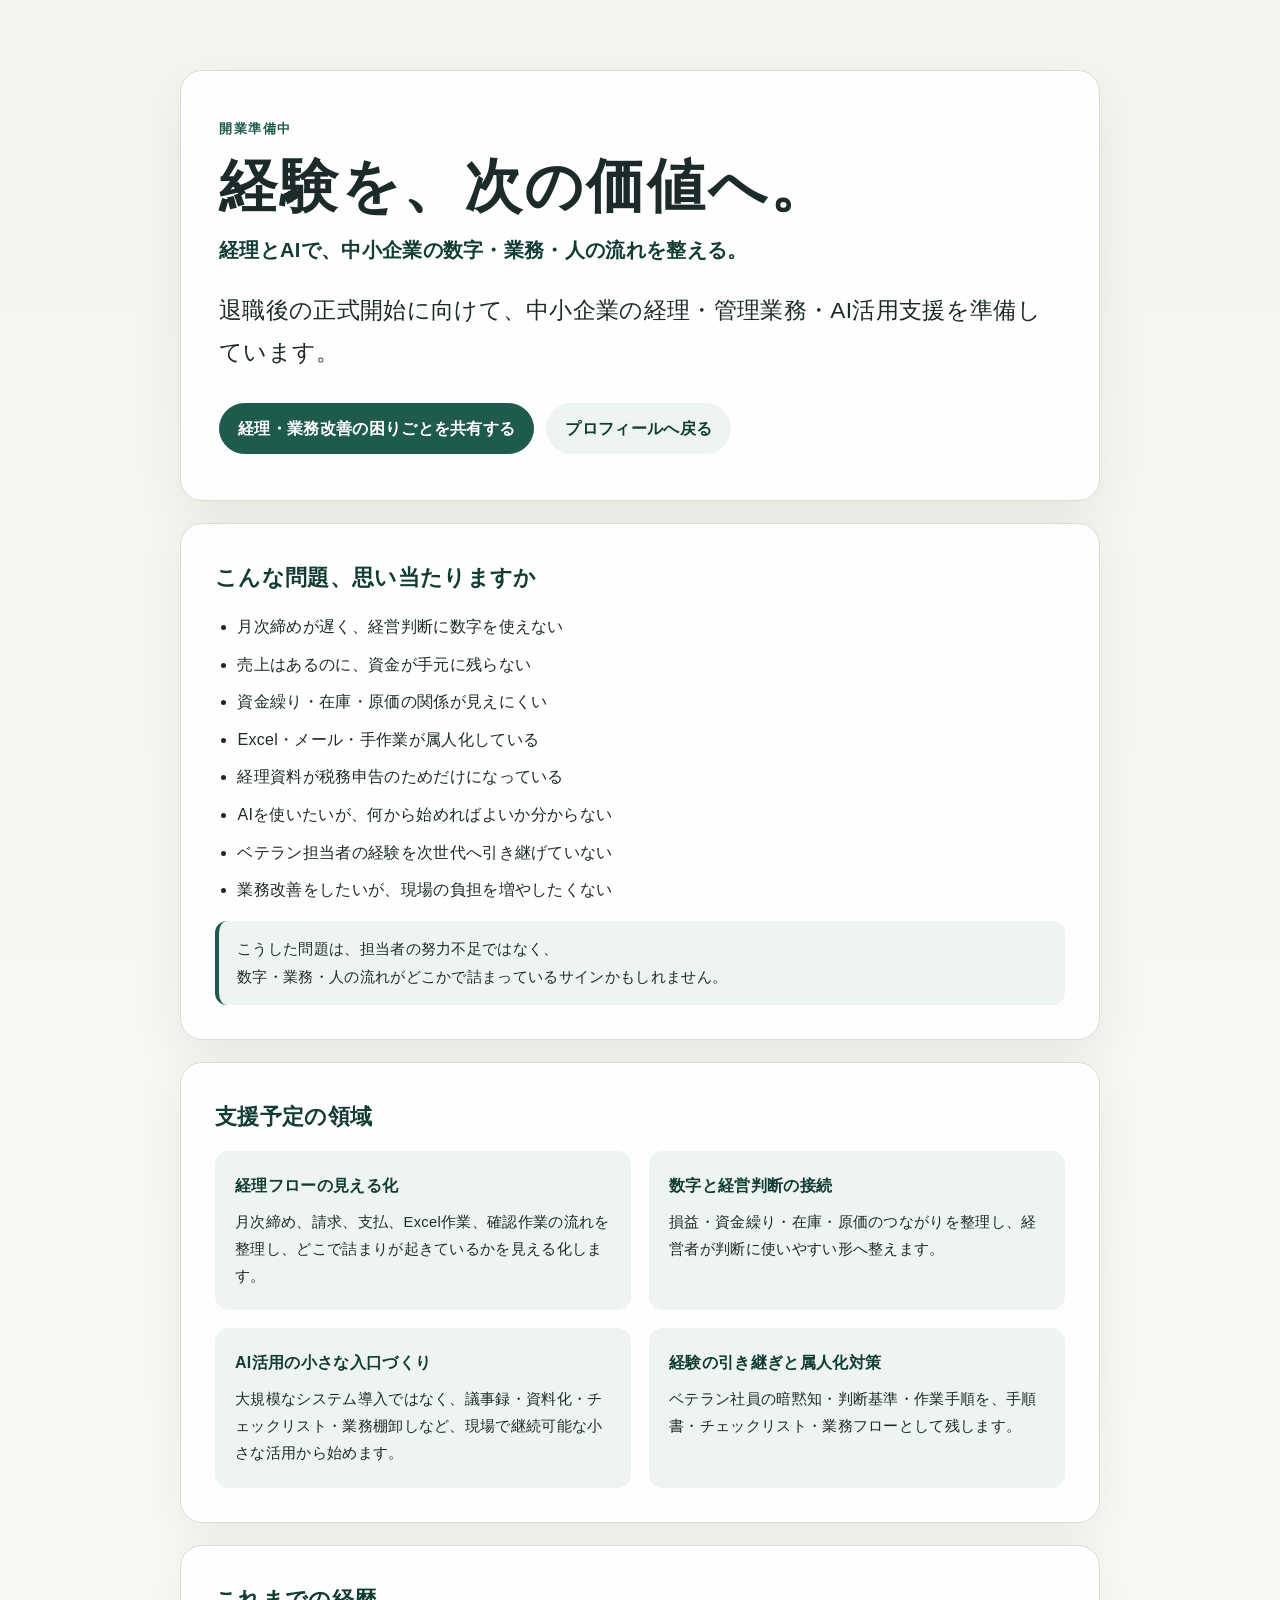
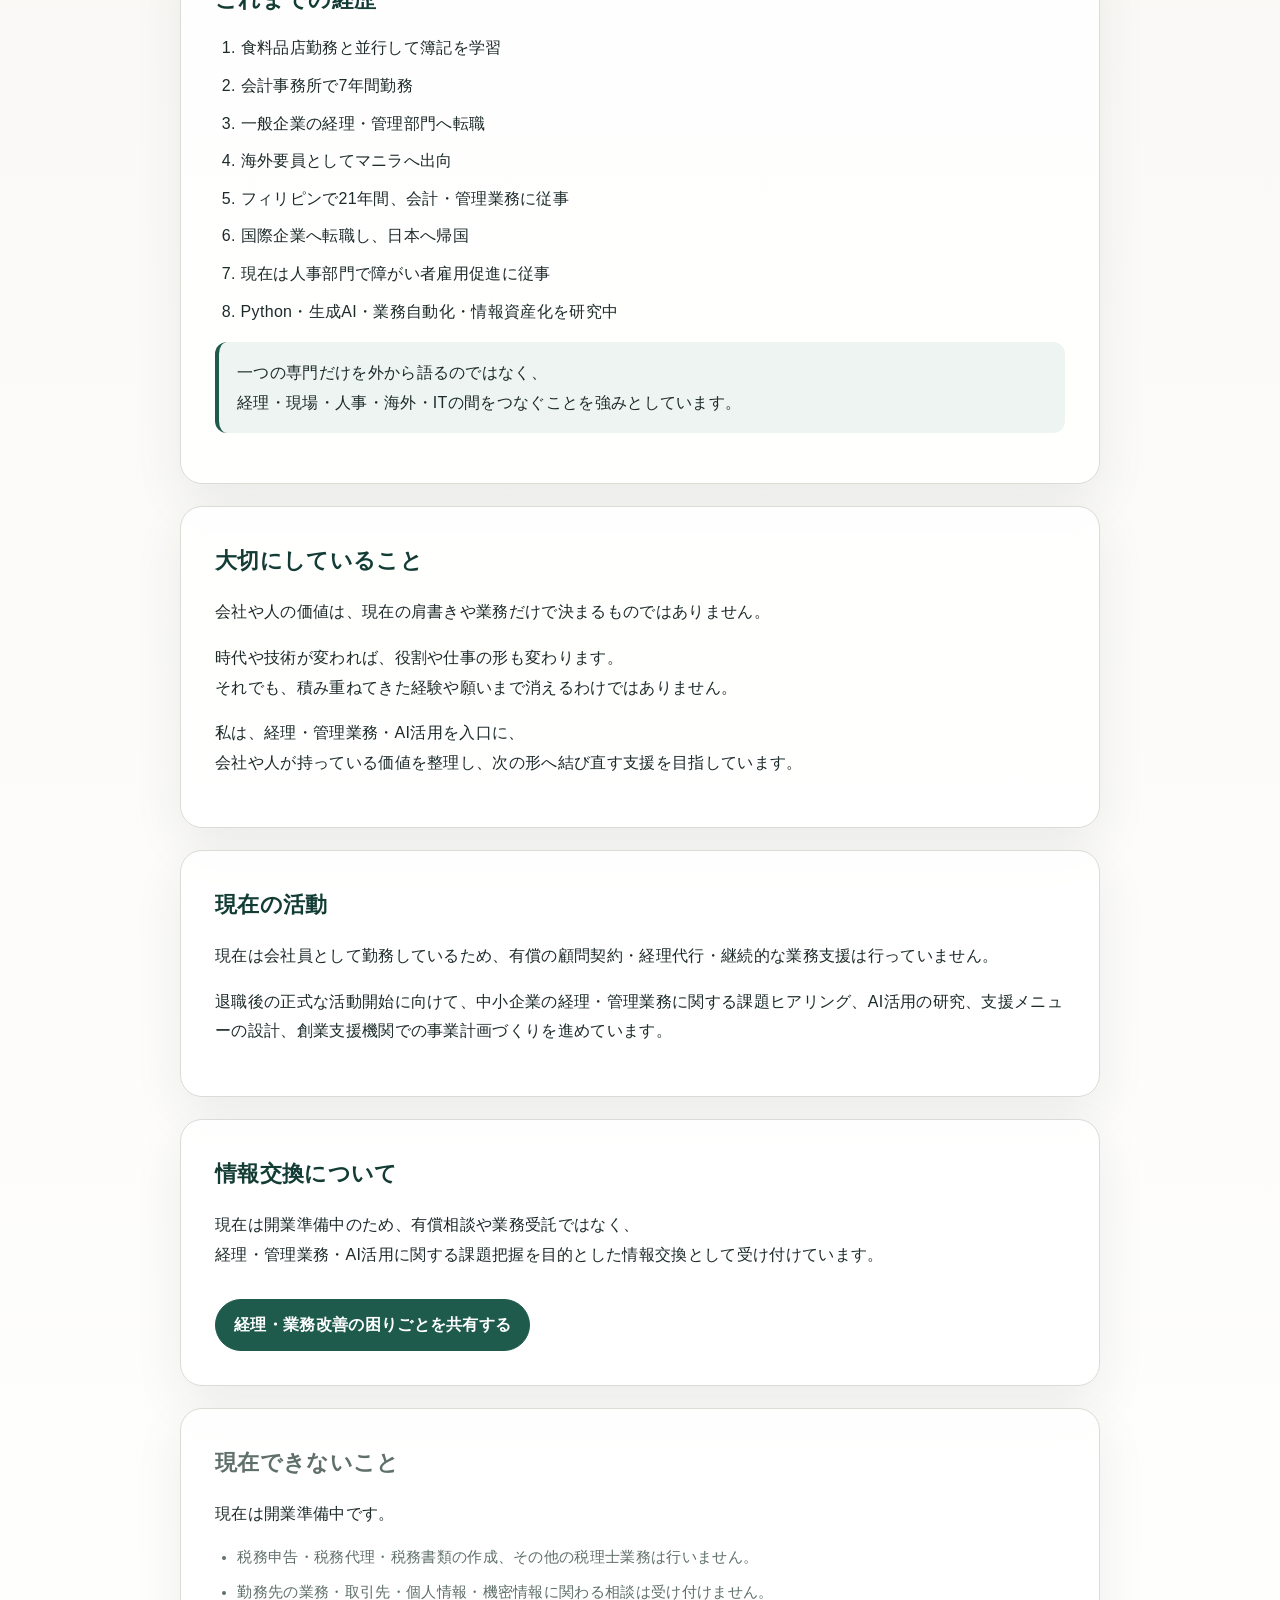
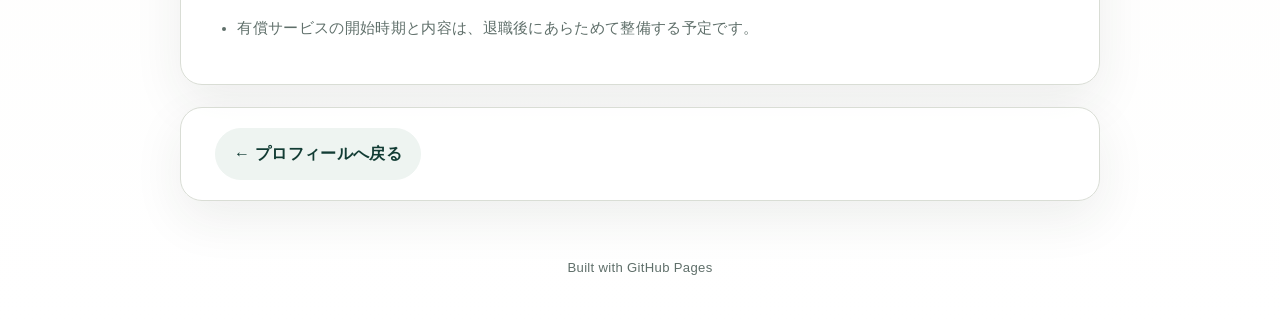
==== lp/index.html @ d706af83 "オンライン名刺更新・開業準備LP追加 - index.html: 「準備中」バッジ追加、CTA差し替え（note/フォームリンク削除、/lp/への導線追加）、プロフィール文更新 - lp/index." ====
<!doctype html>
<html lang="ja">
<head>
  <meta charset="utf-8">
  <meta name="viewport" content="width=device-width, initial-scale=1">
  <title>経験を次の価値へ｜中小企業の経理フロー改善・AI活用支援</title>
  <meta name="description" content="会計、海外拠点管理、人事、AI活用の経験をもとに、中小企業の数字・業務・人の流れを整える支援を準備しています。現在は開業準備中です。">
  <meta property="og:title" content="経験を次の価値へ｜中小企業の経理フロー改善・AI活用支援">
  <meta property="og:description" content="会計、海外拠点管理、人事、AI活用の経験をもとに、中小企業の数字・業務・人の流れを整える支援を準備しています。現在は開業準備中です。">
  <meta property="og:type" content="website">
  <meta property="og:locale" content="ja_JP">
  <link rel="stylesheet" href="../style.css">
</head>
<body>
  <main class="page">

    <!-- ファーストビュー -->
    <section class="hero card">
      <p class="eyebrow">開業準備中</p>
      <h1 class="lp-headline">経験を、次の価値へ。</h1>
      <p class="lp-subheadline">経理とAIで、中小企業の数字・業務・人の流れを整える。</p>
      <p class="lead">
        退職後の正式開始に向けて、中小企業の経理・管理業務・AI活用支援を準備しています。
      </p>
      <div class="actions">
        <a class="button primary" href="mailto:hishiki.tomoyuki@gmail.com">経理・業務改善の困りごとを共有する</a>
        <a class="button subtle" href="../">プロフィールへ戻る</a>
      </div>
    </section>

    <!-- 課題提起 -->
    <section class="card">
      <h2>こんな問題、思い当たりますか</h2>
      <ul class="issue-list">
        <li>月次締めが遅く、経営判断に数字を使えない</li>
        <li>売上はあるのに、資金が手元に残らない</li>
        <li>資金繰り・在庫・原価の関係が見えにくい</li>
        <li>Excel・メール・手作業が属人化している</li>
        <li>経理資料が税務申告のためだけになっている</li>
        <li>AIを使いたいが、何から始めればよいか分からない</li>
        <li>ベテラン担当者の経験を次世代へ引き継げていない</li>
        <li>業務改善をしたいが、現場の負担を増やしたくない</li>
      </ul>
      <p class="issue-note">
        こうした問題は、担当者の努力不足ではなく、<br>
        数字・業務・人の流れがどこかで詰まっているサインかもしれません。
      </p>
    </section>

    <!-- 提供予定の価値 -->
    <section class="card">
      <h2>支援予定の領域</h2>
      <div class="value-grid">
        <div class="value-item">
          <h3>経理フローの見える化</h3>
          <p>月次締め、請求、支払、Excel作業、確認作業の流れを整理し、どこで詰まりが起きているかを見える化します。</p>
        </div>
        <div class="value-item">
          <h3>数字と経営判断の接続</h3>
          <p>損益・資金繰り・在庫・原価のつながりを整理し、経営者が判断に使いやすい形へ整えます。</p>
        </div>
        <div class="value-item">
          <h3>AI活用の小さな入口づくり</h3>
          <p>大規模なシステム導入ではなく、議事録・資料化・チェックリスト・業務棚卸しなど、現場で継続可能な小さな活用から始めます。</p>
        </div>
        <div class="value-item">
          <h3>経験の引き継ぎと属人化対策</h3>
          <p>ベテラン社員の暗黙知・判断基準・作業手順を、手順書・チェックリスト・業務フローとして残します。</p>
        </div>
      </div>
    </section>

    <!-- 経歴 -->
    <section class="card">
      <h2>これまでの経歴</h2>
      <ol class="career-list">
        <li>食料品店勤務と並行して簿記を学習</li>
        <li>会計事務所で7年間勤務</li>
        <li>一般企業の経理・管理部門へ転職</li>
        <li>海外要員としてマニラへ出向</li>
        <li>フィリピンで21年間、会計・管理業務に従事</li>
        <li>国際企業へ転職し、日本へ帰国</li>
        <li>現在は人事部門で障がい者雇用促進に従事</li>
        <li>Python・生成AI・業務自動化・情報資産化を研究中</li>
      </ol>
      <p class="note">
        一つの専門だけを外から語るのではなく、<br>
        経理・現場・人事・海外・ITの間をつなぐことを強みとしています。
      </p>
    </section>

    <!-- 大切にしていること -->
    <section class="card">
      <h2>大切にしていること</h2>
      <p>
        会社や人の価値は、現在の肩書きや業務だけで決まるものではありません。
      </p>
      <p>
        時代や技術が変われば、役割や仕事の形も変わります。<br>
        それでも、積み重ねてきた経験や願いまで消えるわけではありません。
      </p>
      <p>
        私は、経理・管理業務・AI活用を入口に、<br>
        会社や人が持っている価値を整理し、次の形へ結び直す支援を目指しています。
      </p>
    </section>

    <!-- 現在の活動 -->
    <section class="card">
      <h2>現在の活動</h2>
      <p>
        現在は会社員として勤務しているため、有償の顧問契約・経理代行・継続的な業務支援は行っていません。
      </p>
      <p>
        退職後の正式な活動開始に向けて、中小企業の経理・管理業務に関する課題ヒアリング、AI活用の研究、支援メニューの設計、創業支援機関での事業計画づくりを進めています。
      </p>
    </section>

    <!-- 情報交換 -->
    <section class="card">
      <h2>情報交換について</h2>
      <p>
        現在は開業準備中のため、有償相談や業務受託ではなく、<br>
        経理・管理業務・AI活用に関する課題把握を目的とした情報交換として受け付けています。
      </p>
      <div class="actions">
        <a class="button primary" href="mailto:hishiki.tomoyuki@gmail.com">経理・業務改善の困りごとを共有する</a>
      </div>
    </section>

    <!-- 注意事項 -->
    <section class="card notice">
      <h2>現在できないこと</h2>
      <p>現在は開業準備中です。</p>
      <ul class="notice-list">
        <li>税務申告・税務代理・税務書類の作成、その他の税理士業務は行いません。</li>
        <li>勤務先の業務・取引先・個人情報・機密情報に関わる相談は受け付けません。</li>
        <li>有償サービスの開始時期と内容は、退職後にあらためて整備する予定です。</li>
      </ul>
    </section>

    <!-- 戻るリンク -->
    <section class="card back-link-section">
      <a class="button subtle" href="../">← プロフィールへ戻る</a>
    </section>

    <footer>
      <p>Built with GitHub Pages</p>
    </footer>
  </main>
</body>
</html>
---- style.css ----
:root {
  --bg: #f6f4ef;
  --card: #ffffff;
  --text: #1d2a2a;
  --muted: #5f6f6a;
  --line: #d9ddd5;
  --accent: #1f5b4d;
  --accent-dark: #123c34;
  --soft: #eef4f1;
}

* {
  box-sizing: border-box;
}

body {
  margin: 0;
  background: linear-gradient(180deg, var(--bg), #ffffff);
  color: var(--text);
  font-family: -apple-system, BlinkMacSystemFont, "Hiragino Sans", "Yu Gothic", "YuGothic", "Noto Sans JP", "Segoe UI", sans-serif;
  line-height: 1.85;
  letter-spacing: 0.02em;
}

.page {
  width: min(920px, 92%);
  margin: 0 auto;
  padding: 48px 0 32px;
}

.card {
  background: rgba(255, 255, 255, 0.92);
  border: 1px solid var(--line);
  border-radius: 22px;
  padding: 34px;
  margin: 22px 0;
  box-shadow: 0 18px 50px rgba(32, 47, 42, 0.08);
}

.hero {
  padding: 46px 38px;
}

.eyebrow {
  margin: 0 0 12px;
  color: var(--accent);
  font-size: 0.82rem;
  font-weight: 700;
  letter-spacing: 0.12em;
  text-transform: uppercase;
}

h1 {
  margin: 0;
  font-size: clamp(2.2rem, 6vw, 4.2rem);
  line-height: 1.15;
  letter-spacing: 0.05em;
}

h2 {
  margin: 0 0 14px;
  font-size: 1.35rem;
  color: var(--accent-dark);
}

.title {
  margin: 14px 0 24px;
  color: var(--muted);
  font-size: 1.08rem;
  font-weight: 700;
}

.lead {
  margin: 0;
  font-size: clamp(1.08rem, 2.4vw, 1.42rem);
}

.lead strong {
  color: var(--accent-dark);
  background: linear-gradient(transparent 62%, #dceae3 62%);
}

.actions {
  display: flex;
  flex-wrap: wrap;
  gap: 12px;
  margin-top: 30px;
}

.button {
  display: inline-flex;
  align-items: center;
  justify-content: center;
  min-height: 46px;
  padding: 10px 18px;
  border: 1px solid var(--accent);
  border-radius: 999px;
  color: var(--accent-dark);
  text-decoration: none;
  font-weight: 700;
  transition: transform .15s ease, box-shadow .15s ease, background .15s ease;
}

.button:hover {
  transform: translateY(-1px);
  box-shadow: 0 10px 24px rgba(31, 91, 77, 0.16);
}

.button.primary {
  background: var(--accent);
  color: #ffffff;
}

.button.subtle {
  background: var(--soft);
  border-color: var(--soft);
}

.service-list {
  padding-left: 1.2em;
  margin: 0;
}

.service-list li {
  margin: 8px 0;
}

.note {
  padding: 16px 18px;
  border-left: 4px solid var(--accent);
  background: var(--soft);
  border-radius: 12px;
}

.link-grid {
  display: grid;
  grid-template-columns: repeat(2, minmax(0, 1fr));
  gap: 12px;
}

.link-grid a {
  display: block;
  padding: 14px 16px;
  border: 1px solid var(--line);
  border-radius: 14px;
  color: var(--accent-dark);
  text-decoration: none;
  font-weight: 700;
  background: #ffffff;
}

.link-grid a:hover {
  border-color: var(--accent);
}

.small {
  margin-top: 16px;
  color: var(--muted);
  font-size: 0.88rem;
}

footer {
  color: var(--muted);
  font-size: 0.82rem;
  text-align: center;
  padding: 20px 0 0;
}

/* ── 準備中バッジ ── */
.badge {
  display: inline-block;
  padding: 2px 10px;
  background: var(--soft);
  border: 1px solid var(--accent);
  border-radius: 999px;
  color: var(--accent);
  font-size: 0.75rem;
  font-weight: 700;
  letter-spacing: 0.06em;
  vertical-align: middle;
}

/* ── 開業準備中の補足テキスト ── */
.preparing-note {
  margin: 16px 0 0;
  padding: 12px 16px;
  background: var(--soft);
  border-radius: 10px;
  font-size: 0.88rem;
  color: var(--muted);
}

/* ── LP: ファーストビュー見出し ── */
.lp-headline {
  font-size: clamp(2.0rem, 5.5vw, 3.6rem);
}

.lp-subheadline {
  margin: 12px 0 20px;
  font-size: clamp(1.0rem, 2.2vw, 1.25rem);
  font-weight: 700;
  color: var(--accent-dark);
}

/* ── LP: 課題リスト ── */
.issue-list {
  padding-left: 1.4em;
  margin: 0 0 16px;
}

.issue-list li {
  margin: 8px 0;
}

.issue-note {
  margin: 0;
  padding: 14px 18px;
  background: var(--soft);
  border-left: 4px solid var(--accent);
  border-radius: 12px;
  font-size: 0.95rem;
}

/* ── LP: 価値グリッド ── */
.value-grid {
  display: grid;
  grid-template-columns: repeat(2, 1fr);
  gap: 18px;
  margin-top: 4px;
}

.value-item {
  padding: 20px;
  background: var(--soft);
  border-radius: 14px;
}

.value-item h3 {
  margin: 0 0 8px;
  font-size: 1.0rem;
  color: var(--accent-dark);
}

.value-item p {
  margin: 0;
  font-size: 0.92rem;
  color: var(--text);
}

/* ── LP: 経歴リスト ── */
.career-list {
  padding-left: 1.6em;
  margin: 0 0 16px;
}

.career-list li {
  margin: 8px 0;
}

/* ── LP: 注意事項 ── */
.notice {
  background: rgba(255, 255, 255, 0.85);
  border-color: var(--line);
}

.notice h2 {
  color: var(--muted);
}

.notice-list {
  padding-left: 1.4em;
  margin: 0;
}

.notice-list li {
  margin: 8px 0;
  font-size: 0.92rem;
  color: var(--muted);
}

/* ── LP: 戻るリンクセクション ── */
.back-link-section {
  padding: 20px 34px;
  text-align: left;
}

@media (max-width: 640px) {
  .page {
    width: min(94%, 640px);
    padding-top: 24px;
  }

  .card,
  .hero {
    padding: 26px 22px;
    border-radius: 18px;
  }

  .actions,
  .button {
    width: 100%;
  }

  .link-grid {
    grid-template-columns: 1fr;
  }

  .pc-only {
    display: none;
  }

  .value-grid {
    grid-template-columns: 1fr;
  }
}
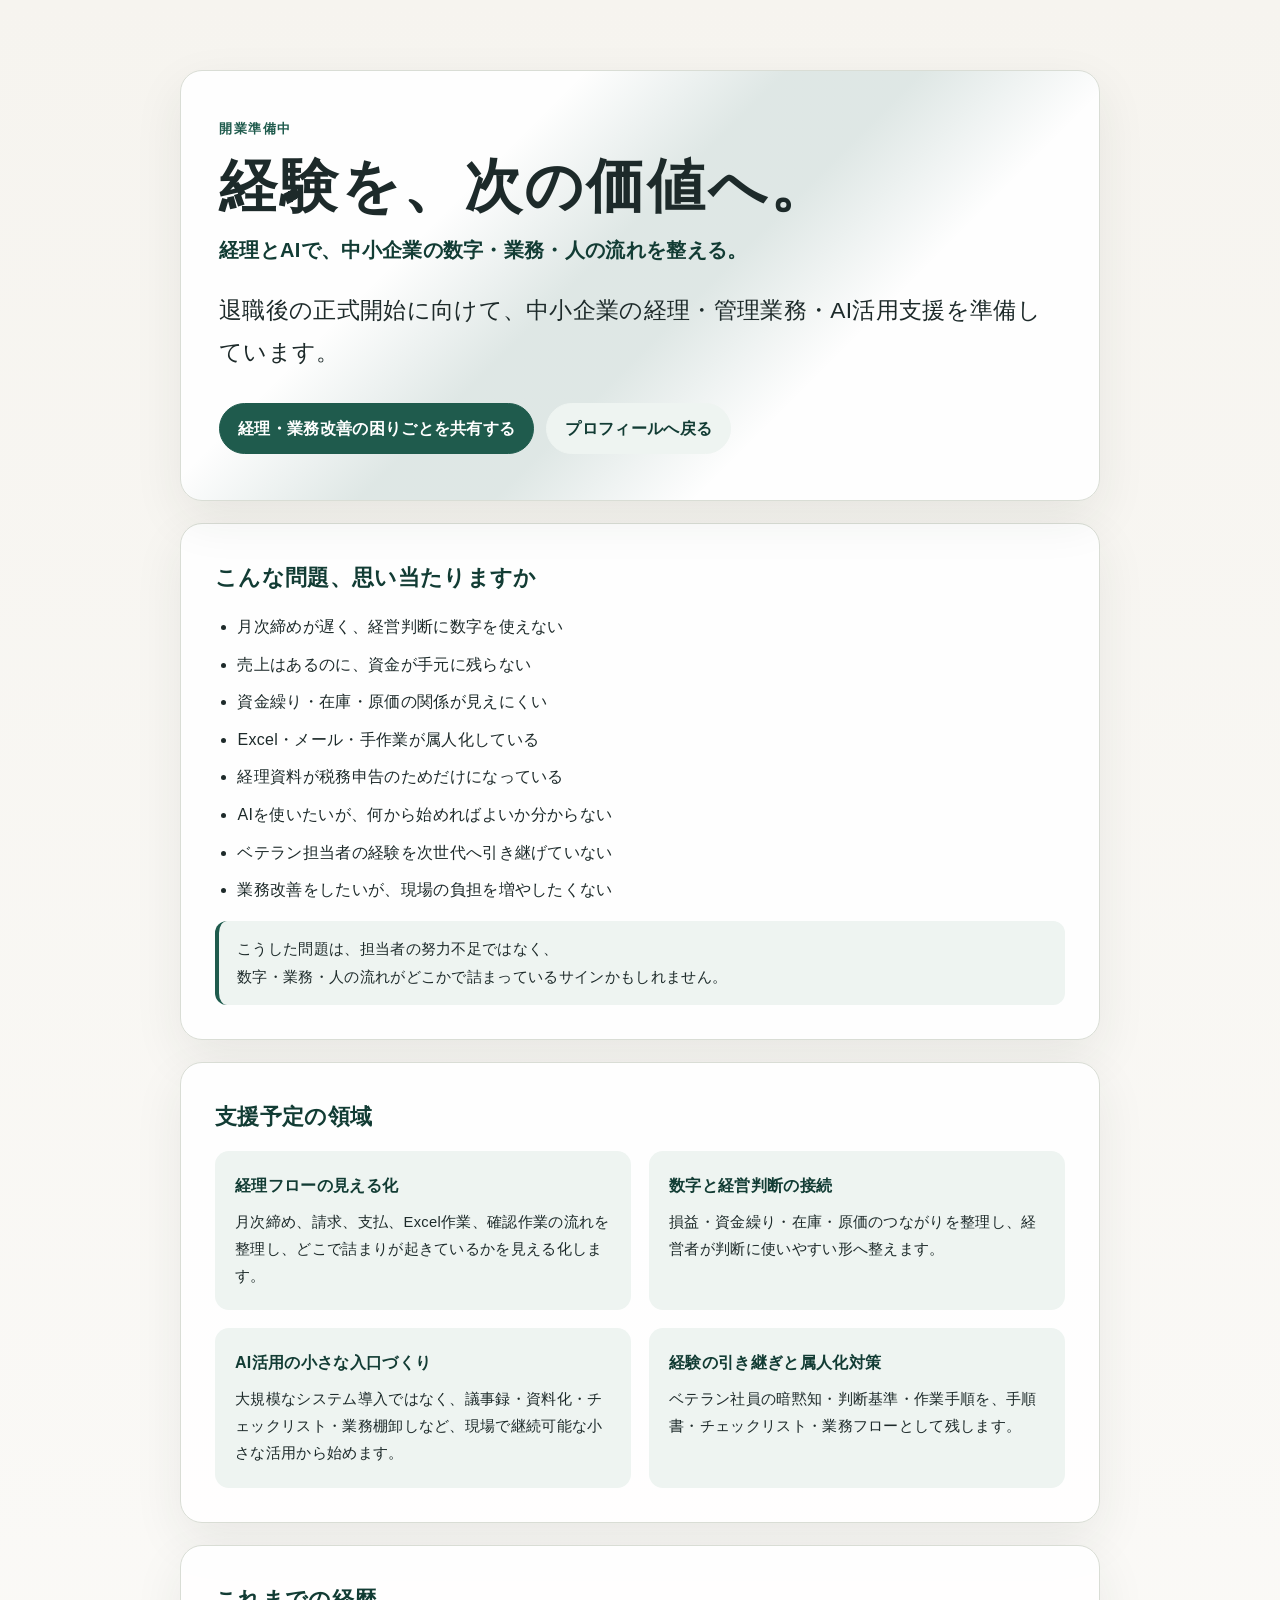
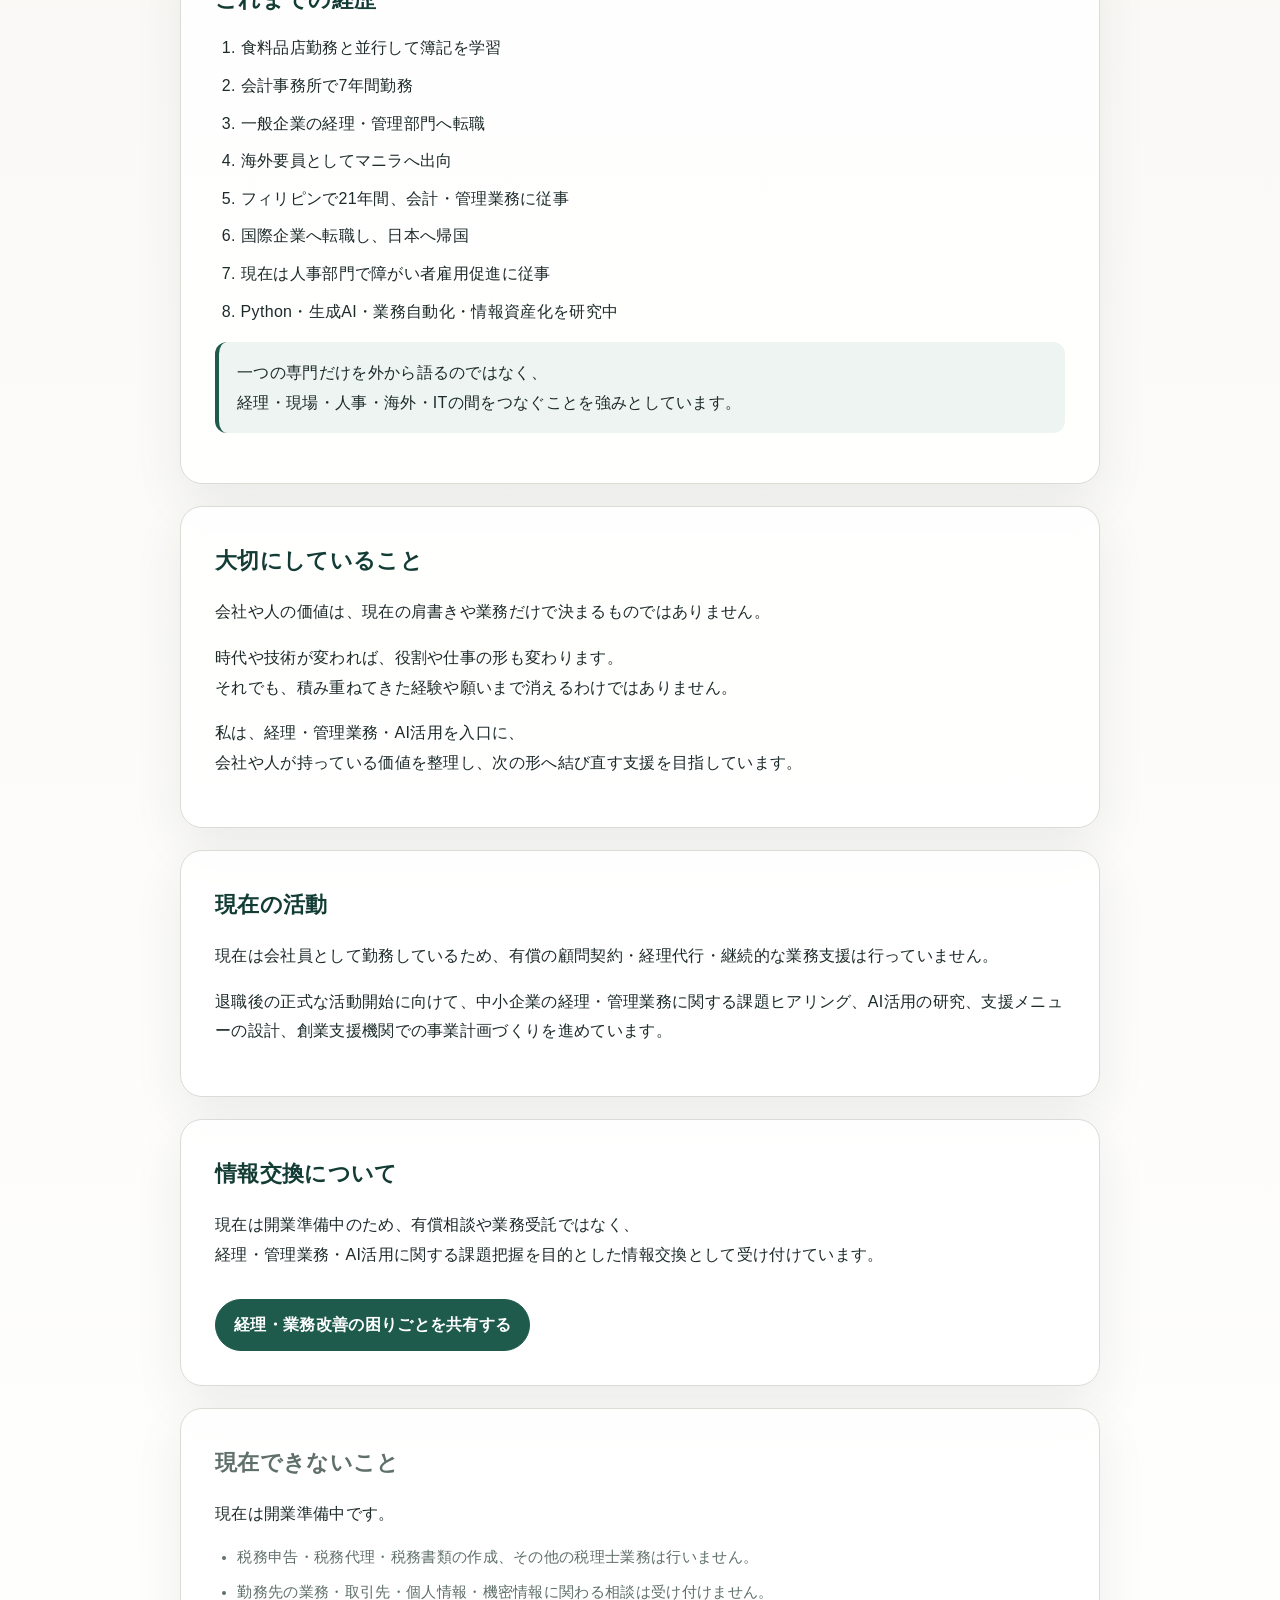
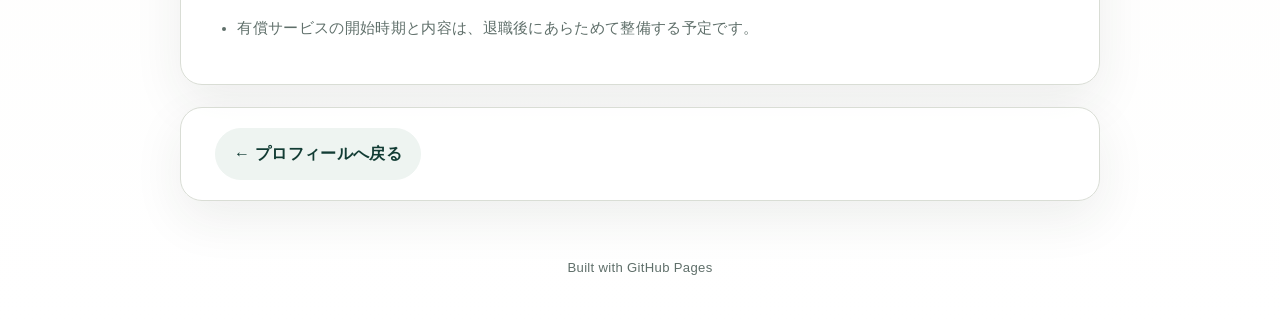
==== commit 255b0459: "LPヒーローに薄い斜めバナーを追加し、名刺トップとの見分けやすさを改善 右上から左下へ抜ける対角帯を追加。左上・右下は白のまま保ち、 ボタン周りの視認性を確保。" ====
--- a/lp/index.html
+++ b/lp/index.html
@@ -15,7 +15,7 @@
   <main class="page">
 
     <!-- ファーストビュー -->
-    <section class="hero card">
+    <section class="hero card hero-lp">
       <p class="eyebrow">開業準備中</p>
       <h1 class="lp-headline">経験を、次の価値へ。</h1>
       <p class="lp-subheadline">経理とAIで、中小企業の数字・業務・人の流れを整える。</p>
--- a/style.css
+++ b/style.css
@@ -41,6 +41,34 @@
   padding: 46px 38px;
 }
 
+/* ── LP: ヒーロー背景バナー(薄い装飾) ── */
+.hero-lp {
+  position: relative;
+  overflow: hidden;
+}
+
+.hero-lp::before {
+  content: "";
+  position: absolute;
+  inset: 0;
+  background: linear-gradient(
+    135deg,
+    transparent 0%,
+    transparent 30%,
+    rgba(31, 91, 77, 0.14) 45%,
+    rgba(31, 91, 77, 0.14) 55%,
+    transparent 70%,
+    transparent 100%
+  );
+  pointer-events: none;
+  z-index: 0;
+}
+
+.hero-lp > * {
+  position: relative;
+  z-index: 1;
+}
+
 .eyebrow {
   margin: 0 0 12px;
   color: var(--accent);
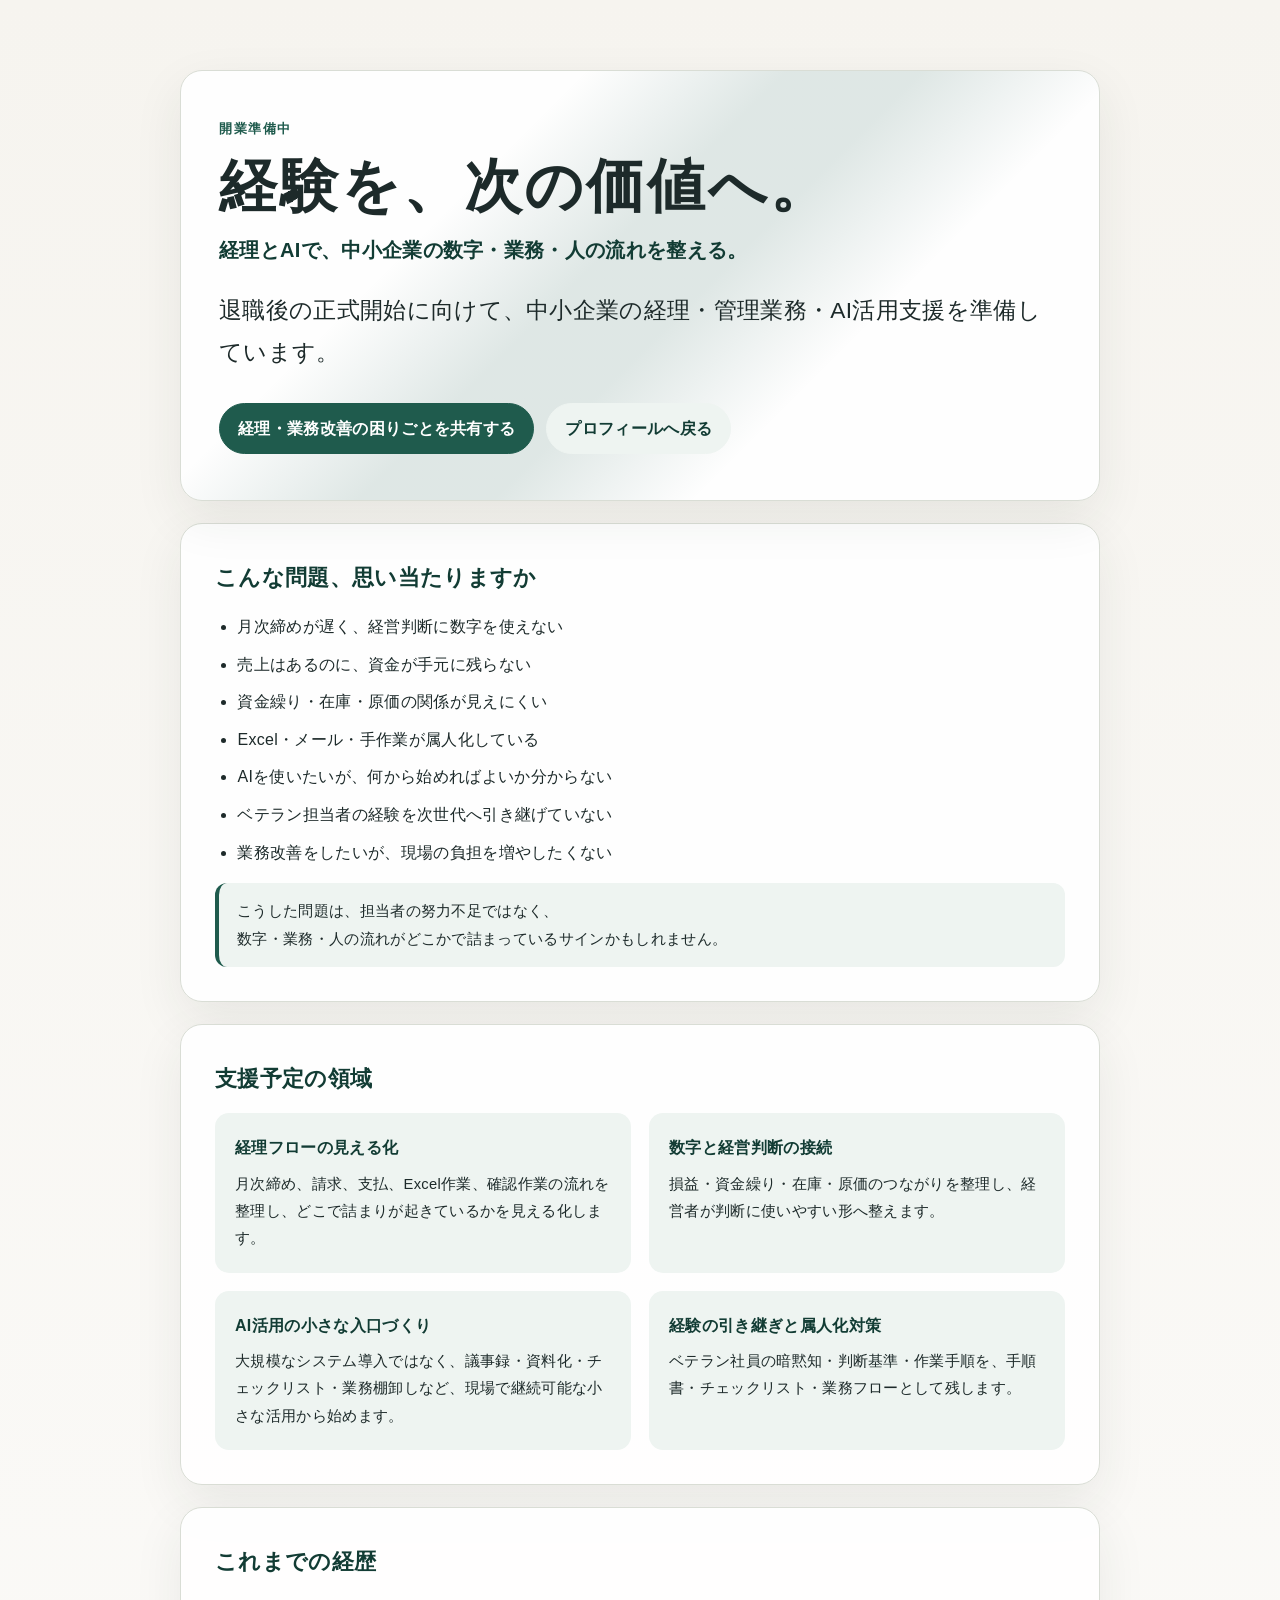
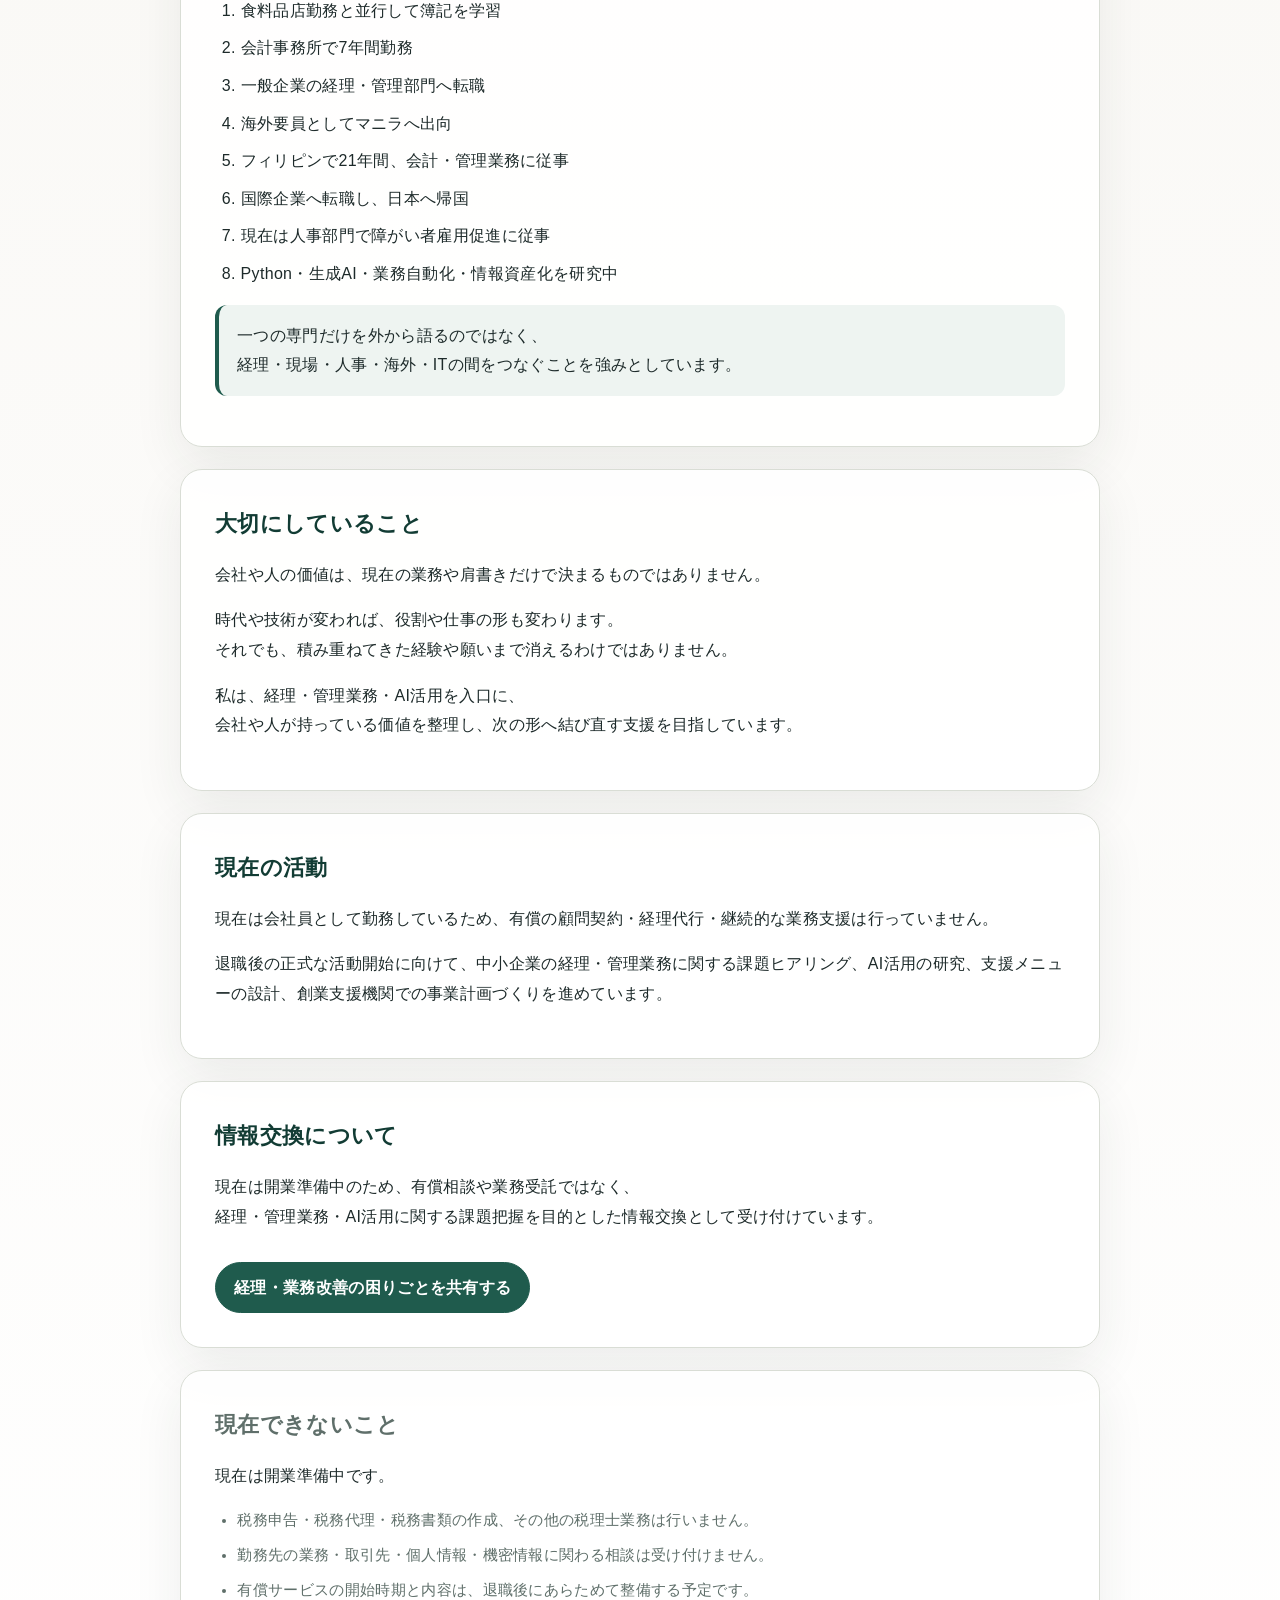
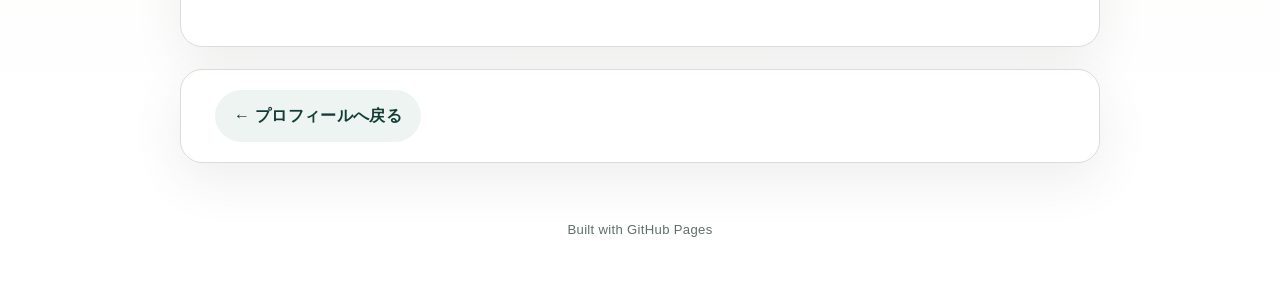
==== commit d59b5d4d: "LPの文言を調整(税理士業務との誤解回避・語順修正) 「経理資料が税務申告のためだけになっている」を削除。 税理士業務と競合すると誤解されうるため。 「肩書きや業務」→「業務や肩書き」に語順変更。" ====
--- a/lp/index.html
+++ b/lp/index.html
@@ -36,7 +36,6 @@
         <li>売上はあるのに、資金が手元に残らない</li>
         <li>資金繰り・在庫・原価の関係が見えにくい</li>
         <li>Excel・メール・手作業が属人化している</li>
-        <li>経理資料が税務申告のためだけになっている</li>
         <li>AIを使いたいが、何から始めればよいか分からない</li>
         <li>ベテラン担当者の経験を次世代へ引き継げていない</li>
         <li>業務改善をしたいが、現場の負担を増やしたくない</li>
@@ -93,7 +92,7 @@
     <section class="card">
       <h2>大切にしていること</h2>
       <p>
-        会社や人の価値は、現在の肩書きや業務だけで決まるものではありません。
+        会社や人の価値は、現在の業務や肩書きだけで決まるものではありません。
       </p>
       <p>
         時代や技術が変われば、役割や仕事の形も変わります。<br>
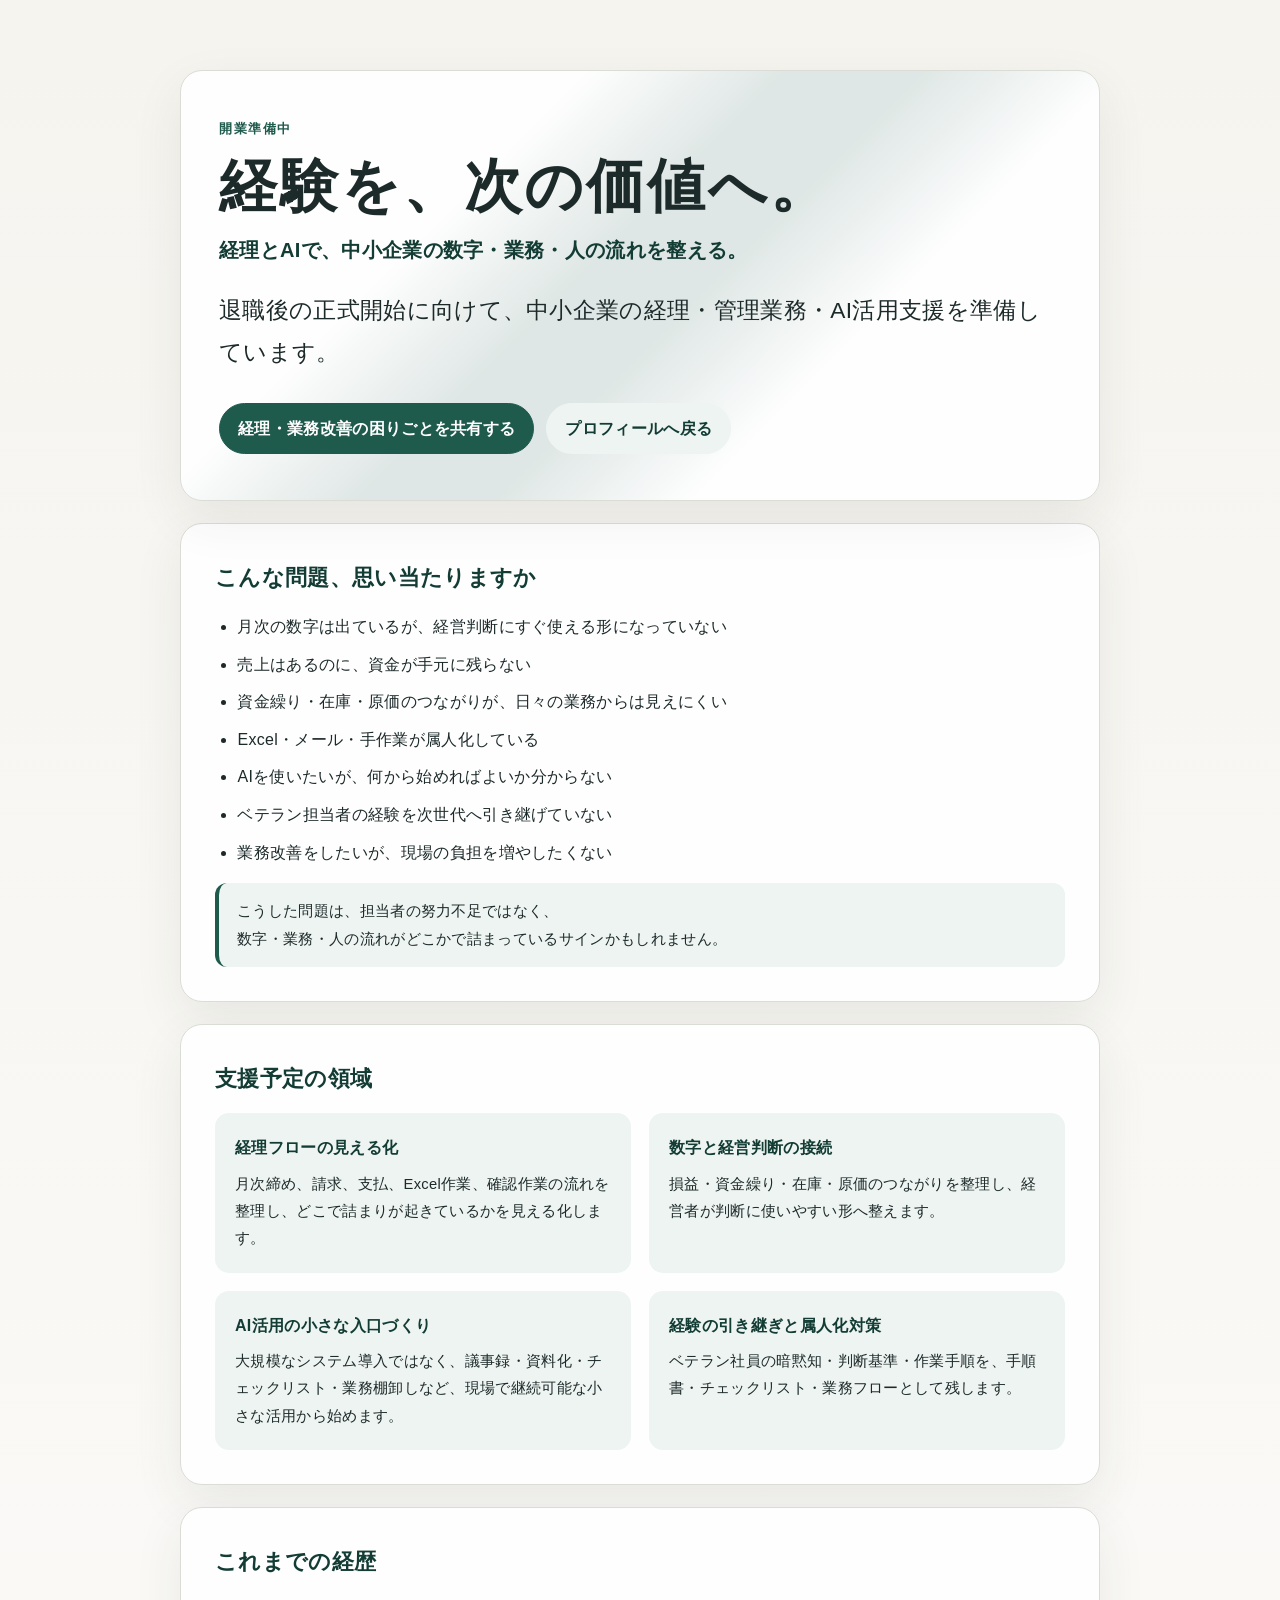
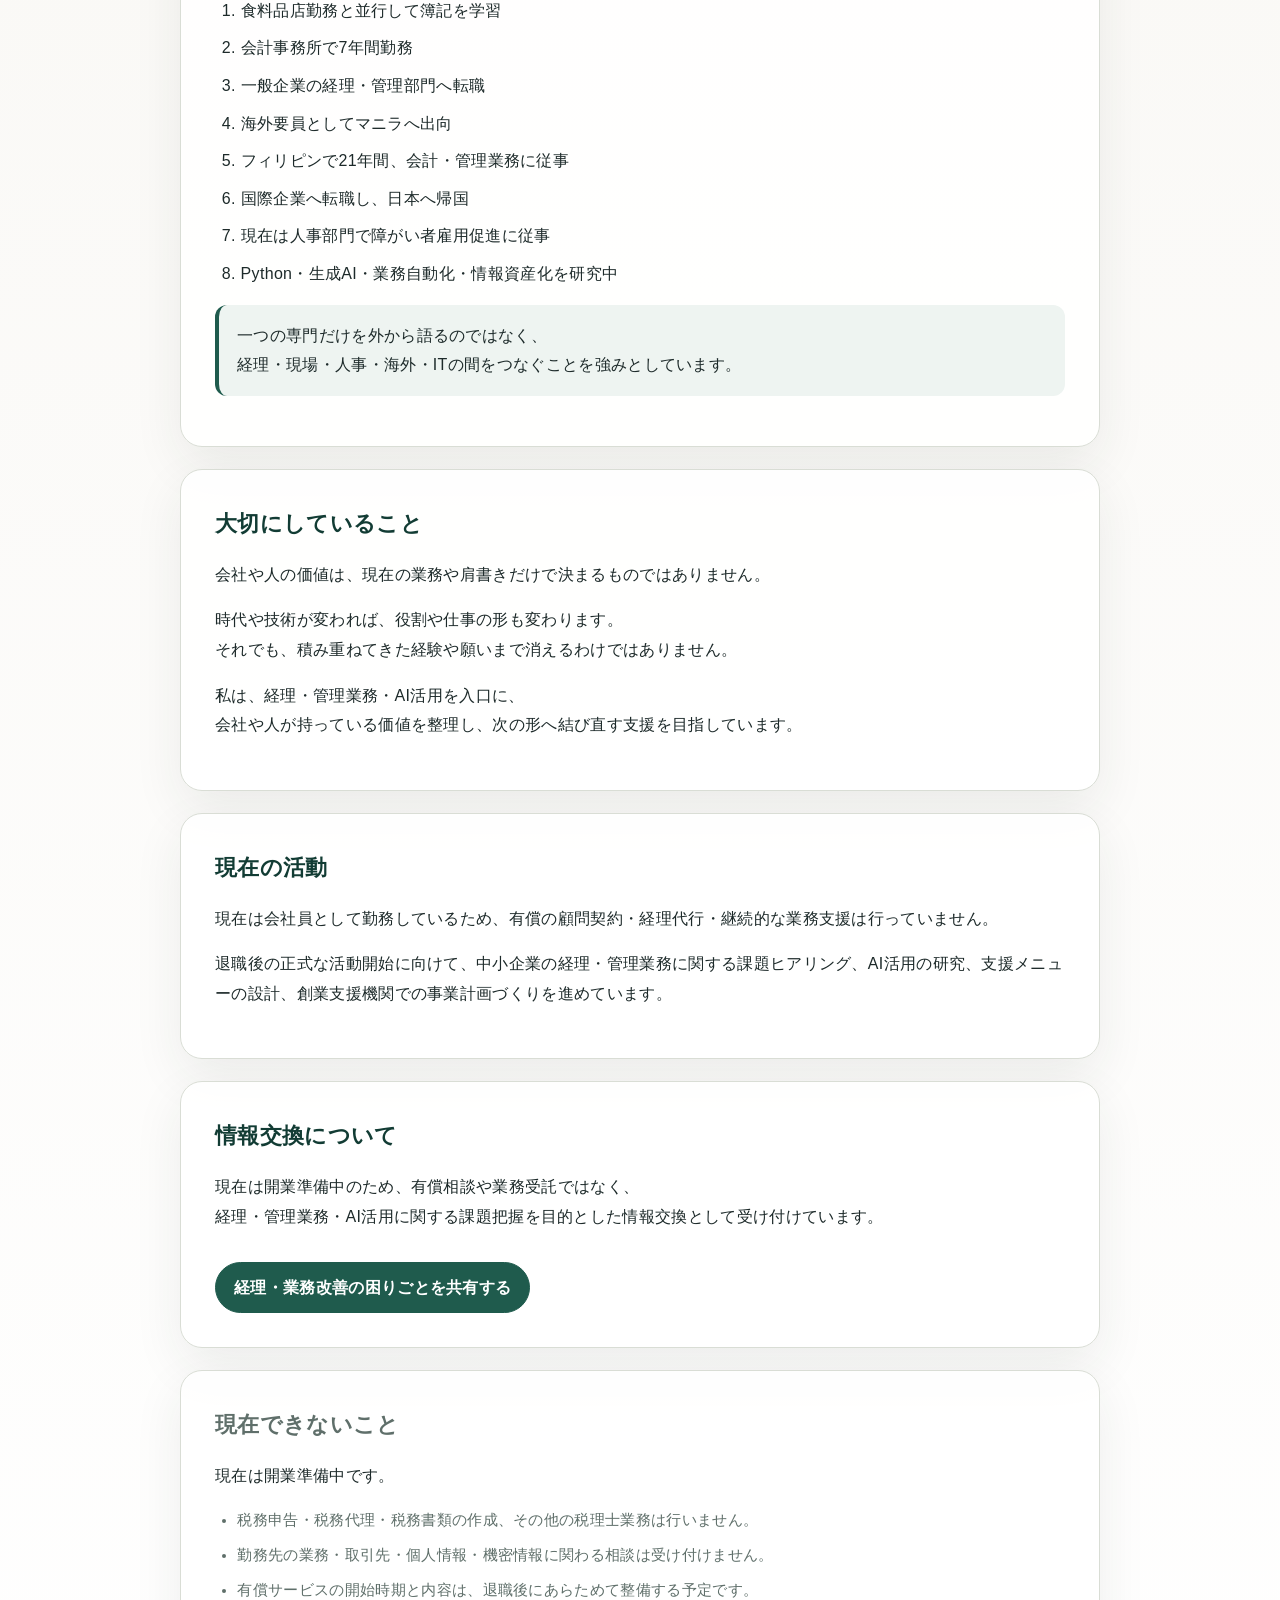
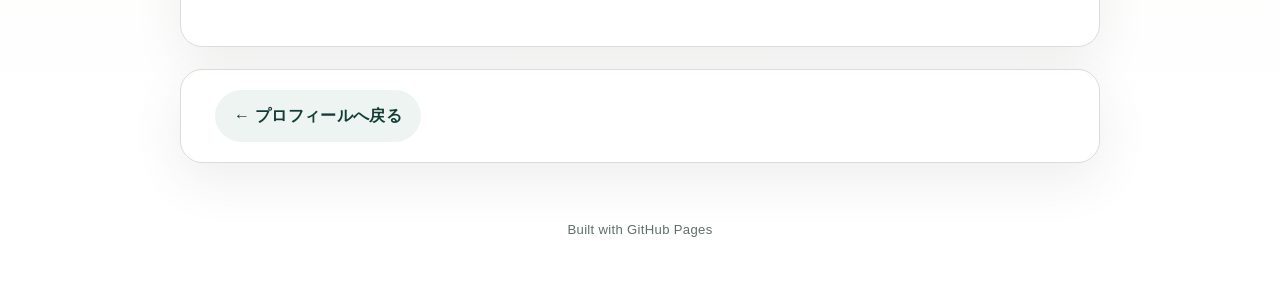
==== commit 83c2ed8a: "LPの課題提起文言を税理士業務と衝突しない表現に調整 「月次締めが遅く」「資金繰り...の関係が見えにくい」は、顧問税理士の 業務領域と衝突して見えるおそれがあるため、経営判断用途への言及や 現場運用" ====
--- a/lp/index.html
+++ b/lp/index.html
@@ -32,9 +32,9 @@
     <section class="card">
       <h2>こんな問題、思い当たりますか</h2>
       <ul class="issue-list">
-        <li>月次締めが遅く、経営判断に数字を使えない</li>
+        <li>月次の数字は出ているが、経営判断にすぐ使える形になっていない</li>
         <li>売上はあるのに、資金が手元に残らない</li>
-        <li>資金繰り・在庫・原価の関係が見えにくい</li>
+        <li>資金繰り・在庫・原価のつながりが、日々の業務からは見えにくい</li>
         <li>Excel・メール・手作業が属人化している</li>
         <li>AIを使いたいが、何から始めればよいか分からない</li>
         <li>ベテラン担当者の経験を次世代へ引き継げていない</li>
--- a/style.css
+++ b/style.css
@@ -187,6 +187,18 @@
   font-size: 0.88rem;
 }
 
+/* ── プロフィール: LPへの一言添え ── */
+.lp-teaser {
+  margin-top: 20px;
+}
+
+.lp-teaser-copy {
+  margin: 0 0 8px;
+  color: var(--accent-dark);
+  font-weight: 700;
+  font-size: 0.95rem;
+}
+
 footer {
   color: var(--muted);
   font-size: 0.82rem;
